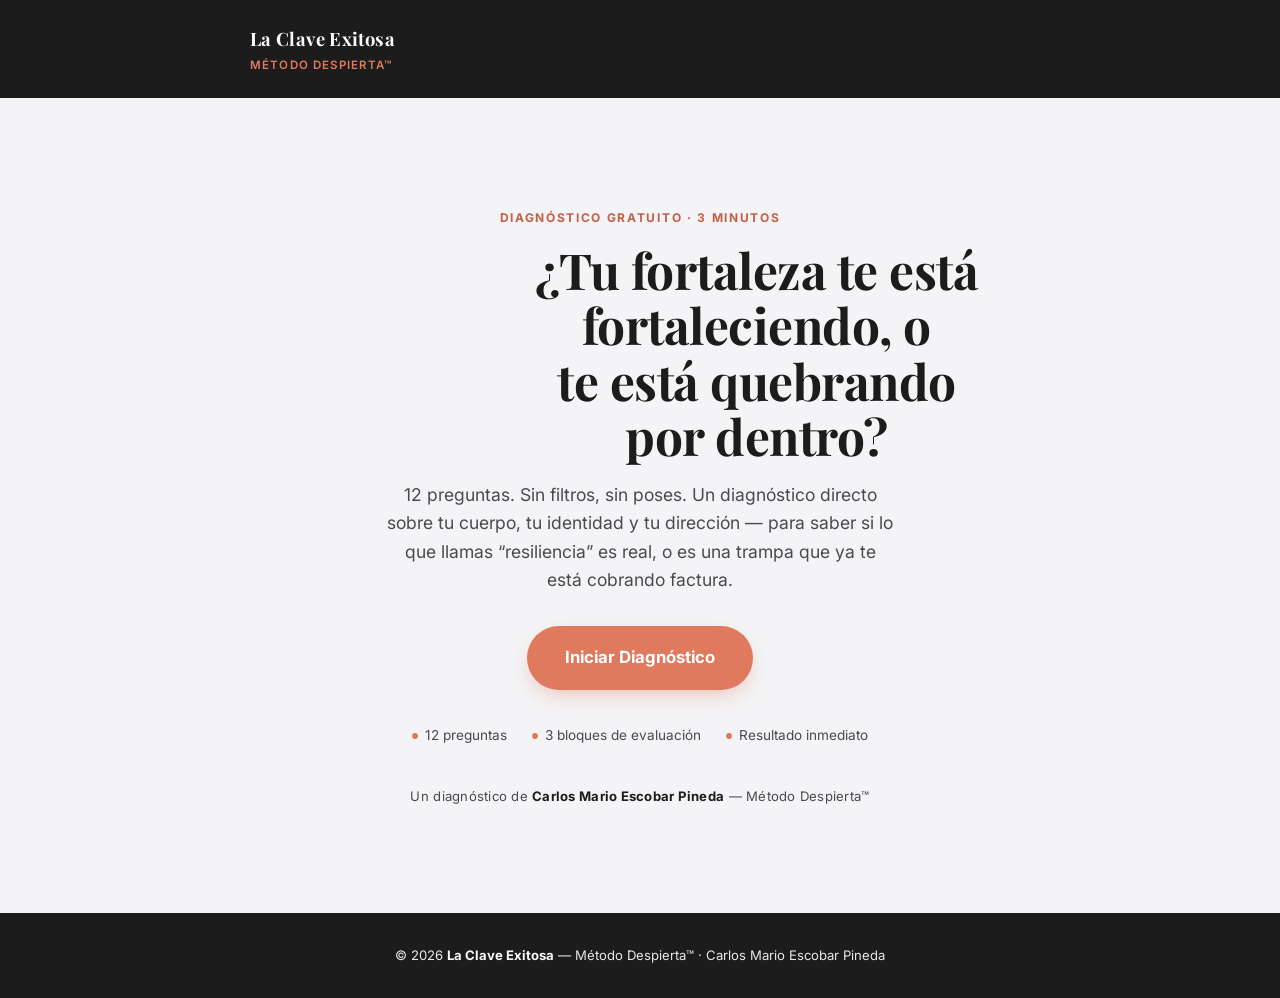
==== index.html @ 1bb0b6e6 "Crear diagnóstico interactivo "¿Fortaleza Real o Trampa?" Landing + quiz de 12 preguntas (3 bloques)" ====
<!DOCTYPE html>
<html lang="es">
<head>
  <meta charset="UTF-8">
  <meta name="viewport" content="width=device-width, initial-scale=1">
  <title>¿Fortaleza Real o Trampa? — Diagnóstico de Resiliencia | Método Despierta™</title>
  <meta name="description" content="Un diagnóstico de 12 preguntas para descubrir si tu fortaleza te está sosteniendo o te está quebrando por dentro. Método Despierta™, Carlos Mario Escobar Pineda.">
  <meta name="robots" content="index, follow">

  <link rel="preconnect" href="https://fonts.googleapis.com">
  <link rel="preconnect" href="https://fonts.gstatic.com" crossorigin>
  <link rel="stylesheet" href="https://fonts.googleapis.com/css2?family=Playfair+Display:wght@700;800&family=Inter:wght@400;500;600;700&display=swap">

  <link rel="icon" href="assets/favicon.svg" type="image/svg+xml">
  <link rel="stylesheet" href="styles.css?v=20260909">

  <meta property="og:title" content="¿Fortaleza Real o Trampa? — Diagnóstico de Resiliencia">
  <meta property="og:description" content="¿Tu fortaleza te está fortaleciendo, o te está quebrando por dentro? Descúbrelo en 3 minutos.">
  <meta property="og:type" content="website">
</head>
<body>
  <a class="skip-link" href="#main">Saltar al contenido</a>

  <header class="site-header">
    <div class="container">
      <div class="brand">
        <span class="brand-name">La Clave Exitosa</span>
        <span class="brand-method">Método Despierta™</span>
      </div>
    </div>
  </header>

  <div class="app">
    <main class="app-main" id="main">
      <div class="container">

        <!-- ============ PANTALLA 1: LANDING ============ -->
        <section class="screen landing" data-screen="landing">
          <p class="eyebrow">Diagnóstico gratuito · 3 minutos</p>
          <h1 class="landing-hook">¿Tu fortaleza te está fortaleciendo, o te está quebrando por dentro?</h1>
          <p class="landing-sub">12 preguntas. Sin filtros, sin poses. Un diagnóstico directo sobre tu cuerpo, tu identidad y tu dirección — para saber si lo que llamas “resiliencia” es real, o es una trampa que ya te está cobrando factura.</p>
          <button type="button" class="btn btn-primary btn-lg" data-action="start-quiz">Iniciar Diagnóstico</button>
          <div class="landing-meta">
            <span>12 preguntas</span>
            <span>3 bloques de evaluación</span>
            <span>Resultado inmediato</span>
          </div>
          <p class="landing-credit">Un diagnóstico de <strong>Carlos Mario Escobar Pineda</strong> — Método Despierta™</p>
          <noscript>
            <p style="margin-top:2rem;color:#C6482E;font-weight:600;">
              Este diagnóstico es interactivo y necesita JavaScript activado en tu navegador para funcionar.
            </p>
          </noscript>
        </section>

        <!-- ============ PANTALLA 2: QUIZ ============ -->
        <section class="screen card" data-screen="quiz" hidden>
          <div class="progress"><div class="progress-bar" data-progress-bar></div></div>
          <p class="quiz-block-label" data-quiz-block-label></p>
          <h2 class="quiz-question" data-quiz-question></h2>
          <div class="quiz-options" data-quiz-options></div>
          <div class="quiz-nav">
            <button type="button" class="quiz-back" data-action="quiz-back">← Anterior</button>
            <span class="quiz-counter" data-quiz-counter></span>
          </div>
        </section>

        <!-- ============ PANTALLA 3: RESULTADO GRATIS ============ -->
        <section class="screen card" data-screen="result" hidden>
          <p class="eyebrow" style="text-align:center;display:block;">Tu resultado</p>
          <div class="gauge-wrap">
            <svg class="gauge" viewBox="0 0 240 140" role="img" aria-label="Velocímetro de resultado">
              <path d="M 30 120 A 90 90 0 0 1 75 42.06" fill="none" stroke="#4C9A6E" stroke-width="18" stroke-linecap="round"/>
              <path d="M 75 42.06 A 90 90 0 0 1 165 42.06" fill="none" stroke="#E0A83E" stroke-width="18"/>
              <path d="M 165 42.06 A 90 90 0 0 1 210 120" fill="none" stroke="#C6482E" stroke-width="18" stroke-linecap="round"/>
              <circle cx="120" cy="120" r="8" fill="#1C1C1C"/>
              <line class="gauge-needle" data-gauge-needle x1="120" y1="120" x2="120" y2="40" stroke="#1C1C1C" stroke-width="4" stroke-linecap="round" style="transform:rotate(-90deg);"/>
            </svg>
            <span class="gauge-zone-label" data-result-zone-label></span>
            <p class="gauge-score"><span>Puntaje: </span><span data-result-score></span><span>/24</span></p>
          </div>
          <p class="result-frase" data-result-frase></p>

          <form class="lead-form" data-lead-form novalidate>
            <div class="field">
              <label for="f-nombre">Nombre</label>
              <input id="f-nombre" name="nombre" type="text" autocomplete="name" required>
            </div>
            <div class="field">
              <label for="f-email">Email</label>
              <input id="f-email" name="email" type="email" autocomplete="email" required>
            </div>
            <div class="field">
              <label for="f-whatsapp">WhatsApp</label>
              <input id="f-whatsapp" name="whatsapp" type="tel" autocomplete="tel" placeholder="+57 300 000 0000" required>
            </div>
            <button type="submit" class="btn btn-primary btn-block btn-lg" data-action="submit-lead">Ver mi diagnóstico completo</button>
            <p class="form-note">Tus datos se usan solo para enviarte tu diagnóstico. Sin spam.</p>
          </form>

          <div class="unlock-box" data-unlock-box hidden>
            <p class="unlock-title">Ya tenemos tu zona predominante.</p>
            <p class="unlock-sub">Pero un puntaje no te dice <em>por qué</em> estás ahí, ni qué hacer los próximos 7 días. Eso está en tu Mapa Completo de Reconfiguración.</p>
            <a class="btn btn-primary btn-lg" data-hotmart-reporte href="#" target="_self">Desbloquea tu Mapa Completo de Reconfiguración</a>
            <span class="unlock-price">Pago único de $19 USD · Acceso inmediato tras la compra</span>
          </div>
        </section>

      </div>
    </main>

    <footer class="site-footer">
      <div class="container">
        <p>© <span data-year></span> <strong>La Clave Exitosa</strong> — Método Despierta™ · Carlos Mario Escobar Pineda</p>
      </div>
    </footer>
  </div>

  <script defer src="lib/manifest.js"></script>
  <script defer src="main.js?v=20260909"></script>
</body>
</html>
---- styles.css ----
/* =============================================================
   1. Tokens
   ============================================================= */
:root {
  --carbon: #1C1C1C;
  --ash: #F4F4F6;
  --ash-2: #E8E8EB;
  --ink: #1C1C1C;
  --ink-soft: #4A4A4E;
  --cream: #FBFAF8;
  --terracota: #E07A5F;
  --terracota-dark: #C55F45;
  --verde: #4C9A6E;
  --amarilla: #E0A83E;
  --roja: #C6482E;

  --serif: "Playfair Display", "Cinzel", Georgia, serif;
  --sans: "Inter", -apple-system, BlinkMacSystemFont, "Segoe UI", sans-serif;

  --ease-out: cubic-bezier(0.16, 1, 0.3, 1);
  --ease-soft: cubic-bezier(0.25, 0.46, 0.45, 0.94);

  --radius: 14px;
  --radius-sm: 8px;
  --container: 780px;
}

/* =============================================================
   2. Reset & base
   ============================================================= */
*, *::before, *::after { box-sizing: border-box; margin: 0; }
html { -webkit-text-size-adjust: 100%; tab-size: 2; scroll-behavior: smooth; }
body {
  font-family: var(--sans);
  font-size: 16px;
  line-height: 1.6;
  color: var(--ink);
  background: var(--ash);
  -webkit-font-smoothing: antialiased;
  text-rendering: optimizeLegibility;
  overflow-x: clip;
  overscroll-behavior-y: none;
}
img, svg, video { display: block; max-width: 100%; }
button { font: inherit; color: inherit; cursor: pointer; border: 0; background: none; }
a { color: inherit; text-decoration: none; }
p { text-wrap: pretty; }
h1, h2, h3, h4 { font-family: var(--serif); text-wrap: balance; line-height: 1.12; letter-spacing: -0.01em; font-weight: 700; }
::selection { background: var(--terracota); color: var(--cream); }
[hidden] { display: none !important; }

:focus-visible {
  outline: 2px solid var(--terracota);
  outline-offset: 3px;
  border-radius: 4px;
}

.skip-link {
  position: fixed; top: -100px; left: 1rem;
  padding: .6rem 1rem; background: var(--carbon); color: var(--cream);
  z-index: 9999; border-radius: var(--radius-sm); font-weight: 600;
}
.skip-link:focus { top: 1rem; }

@media (prefers-reduced-motion: reduce) {
  html { scroll-behavior: auto; }
}

/* =============================================================
   3. Utilities
   ============================================================= */
.container {
  width: min(100% - 2.5rem, var(--container));
  margin-inline: auto;
}
.sr-only {
  position: absolute; width: 1px; height: 1px; padding: 0; margin: -1px;
  overflow: hidden; clip: rect(0,0,0,0); white-space: nowrap; border: 0;
}
.eyebrow {
  display: inline-block;
  font-family: var(--sans);
  font-size: 0.75rem;
  font-weight: 700;
  letter-spacing: 0.14em;
  text-transform: uppercase;
  color: var(--terracota-dark);
  margin-bottom: 0.9rem;
}

/* =============================================================
   4. Header / marca
   ============================================================= */
.site-header {
  background: var(--carbon);
  color: var(--cream);
  padding: 1.5rem 0;
}
.site-header .container {
  display: flex;
  align-items: center;
  justify-content: space-between;
  gap: 1rem;
}
.brand {
  display: flex;
  flex-direction: column;
  gap: 0.15rem;
}
.brand-name {
  font-family: var(--serif);
  font-size: 1.15rem;
  font-weight: 700;
  letter-spacing: 0.02em;
}
.brand-method {
  font-size: 0.72rem;
  letter-spacing: 0.1em;
  text-transform: uppercase;
  color: var(--terracota);
  font-weight: 600;
}

/* =============================================================
   5. Componentes
   ============================================================= */
.btn {
  display: inline-flex;
  align-items: center;
  justify-content: center;
  gap: 0.6rem;
  padding: 1rem 2rem;
  border-radius: 999px;
  font-weight: 700;
  font-size: 1rem;
  transition: transform 0.3s var(--ease-out), box-shadow 0.3s var(--ease-out), background 0.3s var(--ease-out);
  text-align: center;
}
.btn-primary {
  background: var(--terracota);
  color: #fff;
  box-shadow: 0 8px 24px -8px rgba(224, 122, 95, 0.55);
}
.btn-primary:hover { background: var(--terracota-dark); transform: translateY(-2px); box-shadow: 0 12px 28px -8px rgba(224, 122, 95, 0.6); }
.btn-primary:active { transform: translateY(0); }
.btn-primary:disabled { opacity: 0.5; cursor: not-allowed; transform: none; }
.btn-ghost {
  background: transparent;
  color: var(--ink);
  border: 1.5px solid var(--ink);
}
.btn-ghost:hover { background: var(--ink); color: var(--cream); }
.btn-block { width: 100%; }
.btn-lg { padding: 1.15rem 2.4rem; font-size: 1.05rem; }

.card {
  background: #fff;
  border-radius: var(--radius);
  padding: clamp(1.5rem, 4vw, 2.5rem);
  box-shadow: 0 2px 8px rgba(28,28,28,0.05), 0 12px 32px -12px rgba(28,28,28,0.08);
}

.progress {
  height: 6px;
  border-radius: 999px;
  background: var(--ash-2);
  overflow: hidden;
  margin-bottom: 2rem;
}
.progress-bar {
  height: 100%;
  background: var(--terracota);
  border-radius: 999px;
  transition: width 0.45s var(--ease-out);
  width: 0%;
}

/* =============================================================
   6. Pantallas (landing / quiz / resultado)
   ============================================================= */
.app {
  min-height: 100svh;
  display: flex;
  flex-direction: column;
}
.app-main {
  flex: 1;
  display: flex;
  align-items: center;
  padding-block: 2.5rem;
}
.screen {
  width: 100%;
  animation: screenIn 0.5s var(--ease-out);
}
@keyframes screenIn {
  from { opacity: 0; transform: translateY(14px); }
  to { opacity: 1; transform: translateY(0); }
}

/* --- Landing --- */
.landing {
  text-align: center;
}
.landing-hook {
  font-size: clamp(1.9rem, 5.5vw, 3.1rem);
  max-width: 16ch;
  margin-inline: auto 1.1rem;
  margin-bottom: 1.1rem;
}
.landing-sub {
  font-size: 1.1rem;
  color: var(--ink-soft);
  max-width: 46ch;
  margin: 0 auto 2rem;
}
.landing-meta {
  display: flex;
  flex-wrap: wrap;
  justify-content: center;
  gap: 0.6rem 1.6rem;
  margin-top: 2.2rem;
  font-size: 0.85rem;
  color: var(--ink-soft);
}
.landing-meta span { display: flex; align-items: center; gap: 0.4rem; }
.landing-meta span::before {
  content: "";
  width: 6px; height: 6px; border-radius: 50%;
  background: var(--terracota);
  display: inline-block;
}
.landing-credit {
  margin-top: 2.5rem;
  font-size: 0.82rem;
  color: var(--ink-soft);
  letter-spacing: 0.02em;
}
.landing-credit strong { color: var(--ink); }

/* --- Quiz --- */
.quiz-block-label {
  font-size: 0.8rem;
  font-weight: 700;
  letter-spacing: 0.08em;
  text-transform: uppercase;
  color: var(--terracota-dark);
  margin-bottom: 0.6rem;
}
.quiz-question {
  font-size: clamp(1.35rem, 3.4vw, 1.75rem);
  margin-bottom: 1.8rem;
}
.quiz-options {
  display: flex;
  flex-direction: column;
  gap: 0.8rem;
}
.quiz-option {
  display: block;
  width: 100%;
  text-align: left;
  padding: 1.05rem 1.3rem;
  border-radius: var(--radius-sm);
  border: 1.5px solid var(--ash-2);
  background: #fff;
  font-size: 1rem;
  line-height: 1.5;
  transition: border-color 0.25s var(--ease-out), background 0.25s var(--ease-out), transform 0.15s var(--ease-out);
}
.quiz-option:hover {
  border-color: var(--terracota);
  background: #FFF8F5;
}
.quiz-option:active { transform: scale(0.99); }
.quiz-option.is-selected {
  border-color: var(--terracota);
  background: #FFF1EB;
}
.quiz-nav {
  display: flex;
  justify-content: space-between;
  align-items: center;
  margin-top: 1.8rem;
}
.quiz-back {
  font-size: 0.9rem;
  font-weight: 600;
  color: var(--ink-soft);
  padding: 0.5rem 0.2rem;
}
.quiz-back:hover { color: var(--ink); }
.quiz-counter {
  font-size: 0.85rem;
  color: var(--ink-soft);
  font-weight: 600;
}

/* --- Velocímetro --- */
.gauge-wrap {
  text-align: center;
  margin-bottom: 1.6rem;
}
.gauge {
  width: 240px;
  max-width: 80vw;
  margin-inline: auto;
}
.gauge-needle {
  transform-origin: 120px 120px;
  transition: transform 1.1s var(--ease-soft);
}
.gauge-zone-label {
  display: inline-block;
  margin-top: 0.9rem;
  padding: 0.4rem 1.1rem;
  border-radius: 999px;
  font-weight: 700;
  font-size: 0.9rem;
  letter-spacing: 0.02em;
}
.gauge-score {
  font-family: var(--serif);
  font-size: 2.6rem;
  margin-top: 0.3rem;
}
.gauge-score span { font-size: 1.1rem; font-family: var(--sans); color: var(--ink-soft); font-weight: 500; }

.result-frase {
  text-align: center;
  font-size: 1.2rem;
  max-width: 42ch;
  margin: 0 auto 2.2rem;
  color: var(--ink-soft);
  font-style: italic;
}

/* --- Formulario de leads --- */
.lead-form {
  display: flex;
  flex-direction: column;
  gap: 1rem;
  margin-top: 1.6rem;
}
.field {
  display: flex;
  flex-direction: column;
  gap: 0.4rem;
}
.field label {
  font-size: 0.82rem;
  font-weight: 700;
  color: var(--ink-soft);
}
.field input {
  padding: 0.9rem 1.05rem;
  border-radius: var(--radius-sm);
  border: 1.5px solid var(--ash-2);
  font: inherit;
  font-size: 1rem;
  background: #fff;
  transition: border-color 0.2s var(--ease-out);
}
.field input:focus { border-color: var(--terracota); }
.form-note {
  font-size: 0.78rem;
  color: var(--ink-soft);
  text-align: center;
  margin-top: 0.3rem;
}

/* --- Unlock CTA --- */
.unlock-box {
  margin-top: 2rem;
  padding-top: 2rem;
  border-top: 1px solid var(--ash-2);
  text-align: center;
}
.unlock-title {
  font-size: 1.3rem;
  margin-bottom: 0.5rem;
}
.unlock-sub {
  color: var(--ink-soft);
  font-size: 0.95rem;
  margin-bottom: 1.3rem;
}
.unlock-price {
  display: block;
  font-size: 0.8rem;
  margin-top: 0.5rem;
  color: var(--ink-soft);
}

/* =============================================================
   7. Footer
   ============================================================= */
.site-footer {
  background: var(--carbon);
  color: var(--ash-2);
  padding: 2rem 0;
  font-size: 0.82rem;
  text-align: center;
}
.site-footer strong { color: var(--cream); }

/* =============================================================
   8. Reporte (gracias.html)
   ============================================================= */
.report-hero {
  background: var(--carbon);
  color: var(--cream);
  padding: clamp(2.5rem, 6vw, 4rem) 0;
  text-align: center;
}
.report-hero .eyebrow { color: var(--terracota); }
.report-hero h1 { font-size: clamp(2rem, 5vw, 2.8rem); max-width: 20ch; margin-inline: auto; }
.report-hero p { color: var(--ash-2); max-width: 46ch; margin: 1rem auto 0; }

.report-body { padding-block: clamp(2rem, 5vw, 3.5rem); }
.report-section { margin-bottom: 2.4rem; }
.report-section-head {
  display: flex;
  align-items: baseline;
  justify-content: space-between;
  gap: 1rem;
  flex-wrap: wrap;
  margin-bottom: 0.9rem;
}
.report-section-head h2 { font-size: 1.5rem; }
.zone-tag {
  display: inline-block;
  padding: 0.3rem 0.9rem;
  border-radius: 999px;
  font-size: 0.78rem;
  font-weight: 700;
  color: #fff;
  white-space: nowrap;
}
.report-text { color: var(--ink-soft); font-size: 1.02rem; }

.plan-table {
  display: flex;
  flex-direction: column;
  gap: 0.9rem;
}
.plan-day {
  display: grid;
  grid-template-columns: auto 1fr;
  gap: 0.3rem 1.2rem;
  padding: 1.1rem 1.3rem;
  background: var(--ash);
  border-radius: var(--radius-sm);
  border-left: 4px solid var(--terracota);
}
.plan-day-num {
  font-family: var(--serif);
  font-weight: 700;
  font-size: 1.1rem;
  grid-row: span 2;
  display: flex;
  align-items: center;
  color: var(--terracota-dark);
}
.plan-day-foco { font-weight: 700; }
.plan-day-accion { color: var(--ink-soft); font-size: 0.95rem; }

.protocol-steps {
  display: flex;
  flex-direction: column;
  gap: 1rem;
}
.protocol-step {
  padding: 1.2rem 1.4rem;
  border: 1.5px solid var(--ash-2);
  border-radius: var(--radius-sm);
}
.protocol-step h4 { font-family: var(--sans); font-size: 0.95rem; font-weight: 700; margin-bottom: 0.4rem; color: var(--terracota-dark); }
.protocol-step p { color: var(--ink-soft); font-size: 0.95rem; }

.report-cta {
  background: var(--carbon);
  color: var(--cream);
  border-radius: var(--radius);
  padding: clamp(1.8rem, 4vw, 2.6rem);
  text-align: center;
  margin-top: 2.6rem;
}
.report-cta h2 { color: var(--cream); font-size: 1.6rem; margin-bottom: 0.6rem; }
.report-cta p { color: var(--ash-2); max-width: 48ch; margin: 0 auto 1.4rem; }

.report-actions {
  display: flex;
  justify-content: center;
  gap: 0.8rem;
  flex-wrap: wrap;
  margin-top: 1.5rem;
}

.empty-state {
  text-align: center;
  padding: 4rem 0;
}
.empty-state h2 { margin-bottom: 1rem; }
.empty-state p { color: var(--ink-soft); margin-bottom: 1.6rem; }

/* Print styles for the report */
@media print {
  .site-header, .site-footer, .report-actions, .no-print { display: none !important; }
  body { background: #fff; }
  .report-hero { background: #fff; color: var(--ink); }
  .report-hero p { color: var(--ink-soft); }
  .report-cta { background: #fff; border: 2px solid var(--carbon); color: var(--ink); }
  .report-cta h2, .report-cta p { color: var(--ink); }
}

/* =============================================================
   9. Responsive
   ============================================================= */
@media (min-width: 540px) {
  .quiz-options { gap: 0.9rem; }
}
@media (min-width: 720px) {
  .card { padding: 3rem; }
}
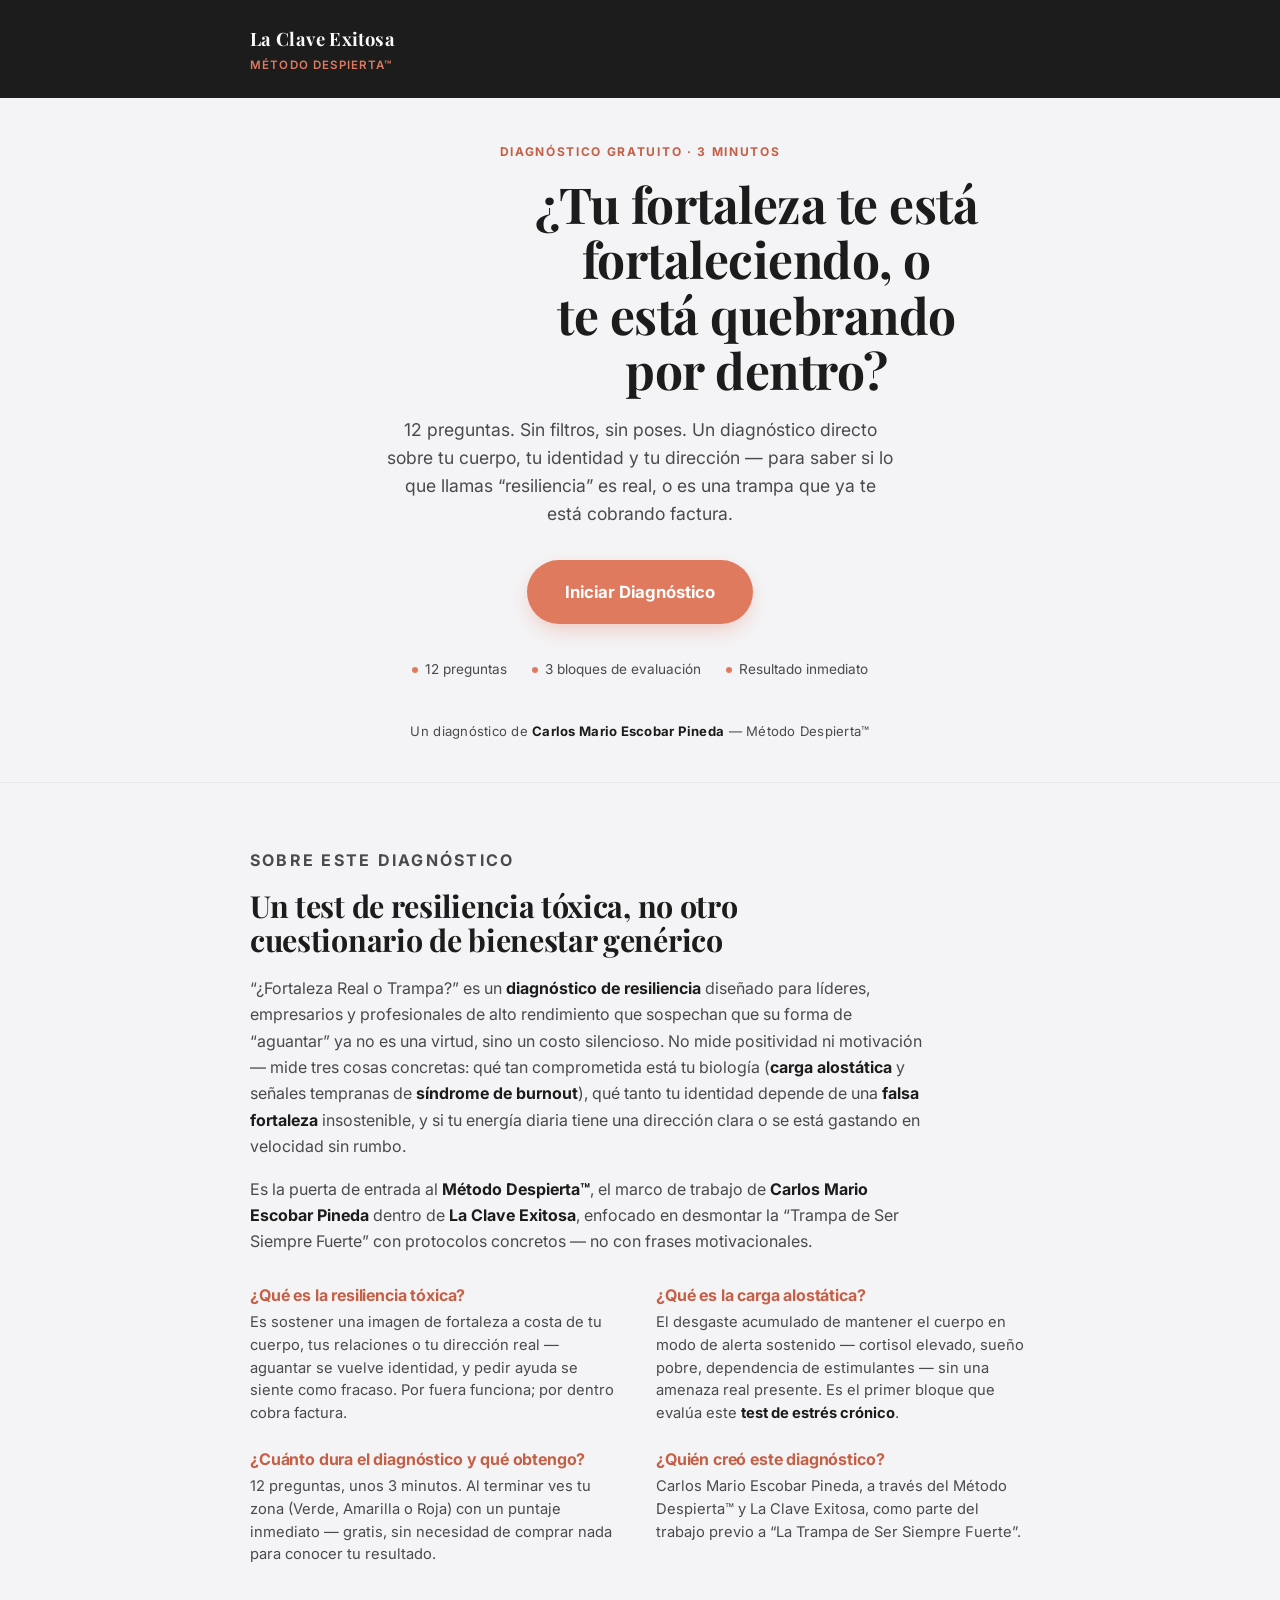
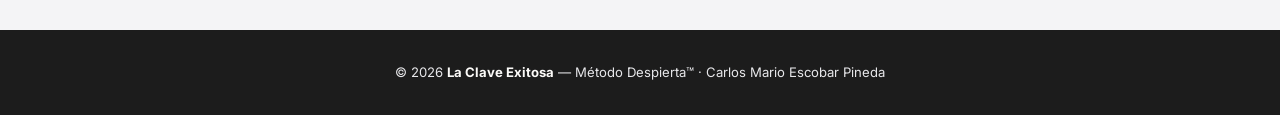
==== commit 175c0cbf: "Rediseñar favicon y agregar sección SEO con palabras clave Favicon: escudo con una grieta (terracota" ====
--- a/index.html
+++ b/index.html
@@ -3,20 +3,25 @@
 <head>
   <meta charset="UTF-8">
   <meta name="viewport" content="width=device-width, initial-scale=1">
-  <title>¿Fortaleza Real o Trampa? — Diagnóstico de Resiliencia | Método Despierta™</title>
-  <meta name="description" content="Un diagnóstico de 12 preguntas para descubrir si tu fortaleza te está sosteniendo o te está quebrando por dentro. Método Despierta™, Carlos Mario Escobar Pineda.">
+  <title>¿Fortaleza Real o Trampa? — Test de Resiliencia Tóxica | Método Despierta™</title>
+  <meta name="description" content="Diagnóstico gratuito de resiliencia tóxica y burnout en 12 preguntas: carga alostática, falsa fortaleza y dirección. Descubre si tu fortaleza te sostiene o te está quebrando por dentro. Método Despierta™, Carlos Mario Escobar Pineda.">
+  <meta name="keywords" content="diagnóstico de resiliencia, resiliencia tóxica, test de fortaleza mental, carga alostática, síndrome de burnout, agotamiento emocional, falsa fortaleza, la trampa de ser siempre fuerte, test de estrés crónico, Método Despierta, Carlos Mario Escobar Pineda, La Clave Exitosa, diagnóstico gratuito online">
   <meta name="robots" content="index, follow">
+  <link rel="canonical" href="https://diagnostico.laclavexitosa.com/">
 
   <link rel="preconnect" href="https://fonts.googleapis.com">
   <link rel="preconnect" href="https://fonts.gstatic.com" crossorigin>
   <link rel="stylesheet" href="https://fonts.googleapis.com/css2?family=Playfair+Display:wght@700;800&family=Inter:wght@400;500;600;700&display=swap">
 
   <link rel="icon" href="assets/favicon.svg" type="image/svg+xml">
-  <link rel="stylesheet" href="styles.css?v=20260909">
+  <link rel="apple-touch-icon" href="assets/apple-touch-icon.png">
+  <link rel="stylesheet" href="styles.css?v=20260917">
 
-  <meta property="og:title" content="¿Fortaleza Real o Trampa? — Diagnóstico de Resiliencia">
-  <meta property="og:description" content="¿Tu fortaleza te está fortaleciendo, o te está quebrando por dentro? Descúbrelo en 3 minutos.">
+  <meta property="og:title" content="¿Fortaleza Real o Trampa? — Test de Resiliencia Tóxica">
+  <meta property="og:description" content="¿Tu fortaleza te está fortaleciendo, o te está quebrando por dentro? Diagnóstico gratuito de 12 preguntas sobre carga alostática, falsa fortaleza y dirección. Descúbrelo en 3 minutos.">
   <meta property="og:type" content="website">
+  <meta property="og:url" content="https://diagnostico.laclavexitosa.com/">
+  <meta property="og:locale" content="es_CO">
 </head>
 <body>
   <a class="skip-link" href="#main">Saltar al contenido</a>
@@ -109,6 +114,34 @@
       </div>
     </main>
 
+    <section class="seo-section" id="sobre-el-diagnostico">
+      <div class="container">
+        <p class="eyebrow">Sobre este diagnóstico</p>
+        <h2>Un test de resiliencia tóxica, no otro cuestionario de bienestar genérico</h2>
+        <p>“¿Fortaleza Real o Trampa?” es un <strong>diagnóstico de resiliencia</strong> diseñado para líderes, empresarios y profesionales de alto rendimiento que sospechan que su forma de “aguantar” ya no es una virtud, sino un costo silencioso. No mide positividad ni motivación — mide tres cosas concretas: qué tan comprometida está tu biología (<strong>carga alostática</strong> y señales tempranas de <strong>síndrome de burnout</strong>), qué tanto tu identidad depende de una <strong>falsa fortaleza</strong> insostenible, y si tu energía diaria tiene una dirección clara o se está gastando en velocidad sin rumbo.</p>
+        <p>Es la puerta de entrada al <strong>Método Despierta™</strong>, el marco de trabajo de <strong>Carlos Mario Escobar Pineda</strong> dentro de <strong>La Clave Exitosa</strong>, enfocado en desmontar la “Trampa de Ser Siempre Fuerte” con protocolos concretos — no con frases motivacionales.</p>
+
+        <div class="faq-grid">
+          <div class="faq-item">
+            <h3>¿Qué es la resiliencia tóxica?</h3>
+            <p>Es sostener una imagen de fortaleza a costa de tu cuerpo, tus relaciones o tu dirección real — aguantar se vuelve identidad, y pedir ayuda se siente como fracaso. Por fuera funciona; por dentro cobra factura.</p>
+          </div>
+          <div class="faq-item">
+            <h3>¿Qué es la carga alostática?</h3>
+            <p>El desgaste acumulado de mantener el cuerpo en modo de alerta sostenido — cortisol elevado, sueño pobre, dependencia de estimulantes — sin una amenaza real presente. Es el primer bloque que evalúa este <strong>test de estrés crónico</strong>.</p>
+          </div>
+          <div class="faq-item">
+            <h3>¿Cuánto dura el diagnóstico y qué obtengo?</h3>
+            <p>12 preguntas, unos 3 minutos. Al terminar ves tu zona (Verde, Amarilla o Roja) con un puntaje inmediato — gratis, sin necesidad de comprar nada para conocer tu resultado.</p>
+          </div>
+          <div class="faq-item">
+            <h3>¿Quién creó este diagnóstico?</h3>
+            <p>Carlos Mario Escobar Pineda, a través del Método Despierta™ y La Clave Exitosa, como parte del trabajo previo a “La Trampa de Ser Siempre Fuerte”.</p>
+          </div>
+        </div>
+      </div>
+    </section>
+
     <footer class="site-footer">
       <div class="container">
         <p>© <span data-year></span> <strong>La Clave Exitosa</strong> — Método Despierta™ · Carlos Mario Escobar Pineda</p>
@@ -117,6 +150,6 @@
   </div>
 
   <script defer src="lib/manifest.js"></script>
-  <script defer src="main.js?v=20260909"></script>
+  <script defer src="main.js?v=20260917"></script>
 </body>
 </html>
--- a/styles.css
+++ b/styles.css
@@ -393,6 +393,46 @@
 }
 
 /* =============================================================
+   6.5 Sección SEO (index.html — contenido visible bajo el quiz)
+   ============================================================= */
+.seo-section {
+  padding-block: clamp(2.5rem, 6vw, 4rem);
+  border-top: 1px solid var(--ash-2);
+}
+.seo-section h2 {
+  font-size: clamp(1.4rem, 3.4vw, 1.9rem);
+  max-width: 32ch;
+  margin-bottom: 1.1rem;
+}
+.seo-section > .container > p {
+  color: var(--ink-soft);
+  max-width: 68ch;
+  margin-bottom: 1rem;
+  font-size: 1rem;
+  line-height: 1.65;
+}
+.seo-section strong { color: var(--ink); }
+
+.faq-grid {
+  display: grid;
+  grid-template-columns: 1fr;
+  gap: 1.2rem;
+  margin-top: 2rem;
+}
+.faq-item h3 {
+  font-family: var(--sans);
+  font-size: 1rem;
+  font-weight: 700;
+  color: var(--terracota-dark);
+  margin-bottom: 0.4rem;
+}
+.faq-item p {
+  color: var(--ink-soft);
+  font-size: 0.92rem;
+  line-height: 1.55;
+}
+
+/* =============================================================
    7. Footer
    ============================================================= */
 .site-footer {
@@ -522,4 +562,5 @@
 }
 @media (min-width: 720px) {
   .card { padding: 3rem; }
-}
+  .faq-grid { grid-template-columns: 1fr 1fr; gap: 1.6rem 2rem; }
+}
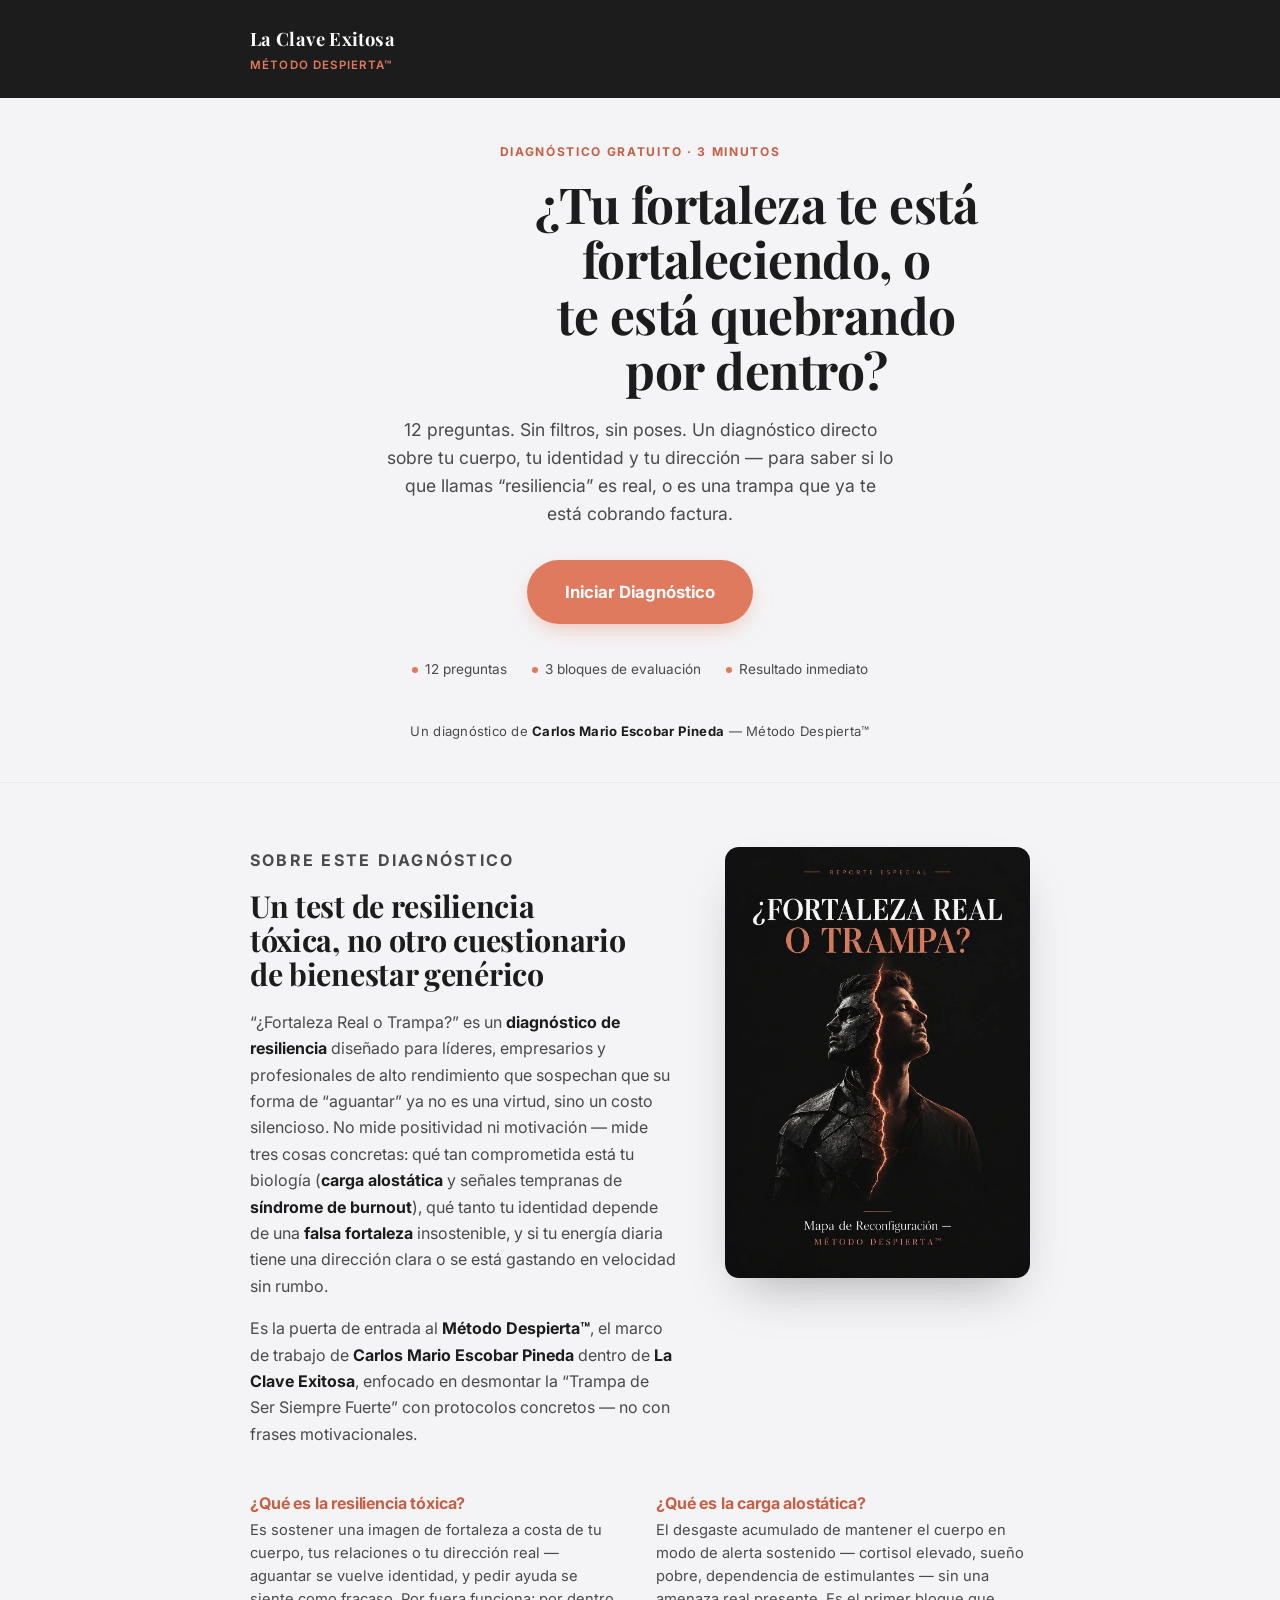
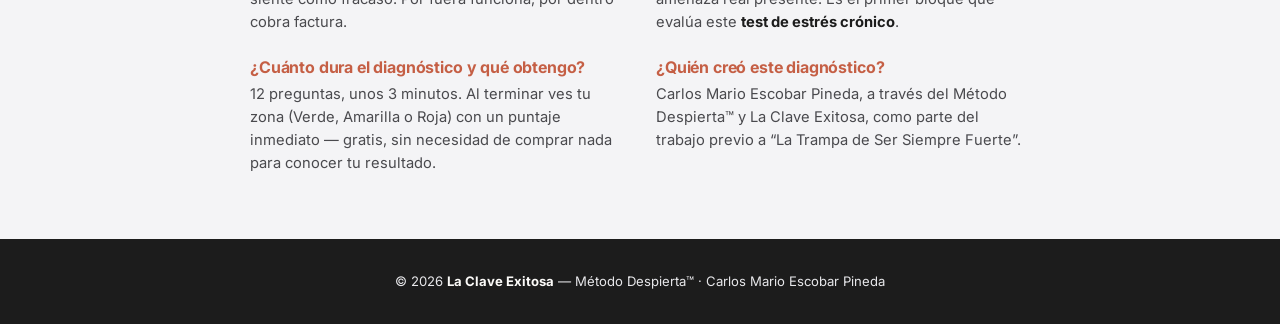
==== commit bfe9ce95: "Integrar la portada y la imagen de redes sociales - assets/report-cover.jpg (portada, comprimida de " ====
--- a/index.html
+++ b/index.html
@@ -15,13 +15,18 @@
 
   <link rel="icon" href="assets/favicon.svg" type="image/svg+xml">
   <link rel="apple-touch-icon" href="assets/apple-touch-icon.png">
-  <link rel="stylesheet" href="styles.css?v=20260917">
+  <link rel="stylesheet" href="styles.css?v=20260918">
 
   <meta property="og:title" content="¿Fortaleza Real o Trampa? — Test de Resiliencia Tóxica">
   <meta property="og:description" content="¿Tu fortaleza te está fortaleciendo, o te está quebrando por dentro? Diagnóstico gratuito de 12 preguntas sobre carga alostática, falsa fortaleza y dirección. Descúbrelo en 3 minutos.">
   <meta property="og:type" content="website">
   <meta property="og:url" content="https://diagnostico.laclavexitosa.com/">
   <meta property="og:locale" content="es_CO">
+  <meta property="og:image" content="https://diagnostico.laclavexitosa.com/assets/social-preview.jpg">
+  <meta property="og:image:width" content="900">
+  <meta property="og:image:height" content="900">
+  <meta name="twitter:card" content="summary_large_image">
+  <meta name="twitter:image" content="https://diagnostico.laclavexitosa.com/assets/social-preview.jpg">
 </head>
 <body>
   <a class="skip-link" href="#main">Saltar al contenido</a>
@@ -116,10 +121,17 @@
 
     <section class="seo-section" id="sobre-el-diagnostico">
       <div class="container">
-        <p class="eyebrow">Sobre este diagnóstico</p>
-        <h2>Un test de resiliencia tóxica, no otro cuestionario de bienestar genérico</h2>
-        <p>“¿Fortaleza Real o Trampa?” es un <strong>diagnóstico de resiliencia</strong> diseñado para líderes, empresarios y profesionales de alto rendimiento que sospechan que su forma de “aguantar” ya no es una virtud, sino un costo silencioso. No mide positividad ni motivación — mide tres cosas concretas: qué tan comprometida está tu biología (<strong>carga alostática</strong> y señales tempranas de <strong>síndrome de burnout</strong>), qué tanto tu identidad depende de una <strong>falsa fortaleza</strong> insostenible, y si tu energía diaria tiene una dirección clara o se está gastando en velocidad sin rumbo.</p>
-        <p>Es la puerta de entrada al <strong>Método Despierta™</strong>, el marco de trabajo de <strong>Carlos Mario Escobar Pineda</strong> dentro de <strong>La Clave Exitosa</strong>, enfocado en desmontar la “Trampa de Ser Siempre Fuerte” con protocolos concretos — no con frases motivacionales.</p>
+        <div class="seo-grid">
+          <div class="seo-content">
+            <p class="eyebrow">Sobre este diagnóstico</p>
+            <h2>Un test de resiliencia tóxica, no otro cuestionario de bienestar genérico</h2>
+            <p>“¿Fortaleza Real o Trampa?” es un <strong>diagnóstico de resiliencia</strong> diseñado para líderes, empresarios y profesionales de alto rendimiento que sospechan que su forma de “aguantar” ya no es una virtud, sino un costo silencioso. No mide positividad ni motivación — mide tres cosas concretas: qué tan comprometida está tu biología (<strong>carga alostática</strong> y señales tempranas de <strong>síndrome de burnout</strong>), qué tanto tu identidad depende de una <strong>falsa fortaleza</strong> insostenible, y si tu energía diaria tiene una dirección clara o se está gastando en velocidad sin rumbo.</p>
+            <p>Es la puerta de entrada al <strong>Método Despierta™</strong>, el marco de trabajo de <strong>Carlos Mario Escobar Pineda</strong> dentro de <strong>La Clave Exitosa</strong>, enfocado en desmontar la “Trampa de Ser Siempre Fuerte” con protocolos concretos — no con frases motivacionales.</p>
+          </div>
+          <figure class="seo-image">
+            <img src="assets/report-cover.webp" alt="Portada del reporte ¿Fortaleza Real o Trampa? — Mapa de Reconfiguración, Método Despierta™" loading="lazy" width="1055" height="1491">
+          </figure>
+        </div>
 
         <div class="faq-grid">
           <div class="faq-item">
@@ -150,6 +162,6 @@
   </div>
 
   <script defer src="lib/manifest.js"></script>
-  <script defer src="main.js?v=20260917"></script>
+  <script defer src="main.js?v=20260918"></script>
 </body>
 </html>
--- a/styles.css
+++ b/styles.css
@@ -404,7 +404,7 @@
   max-width: 32ch;
   margin-bottom: 1.1rem;
 }
-.seo-section > .container > p {
+.seo-content p {
   color: var(--ink-soft);
   max-width: 68ch;
   margin-bottom: 1rem;
@@ -412,6 +412,23 @@
   line-height: 1.65;
 }
 .seo-section strong { color: var(--ink); }
+
+.seo-grid {
+  display: grid;
+  grid-template-columns: 1fr;
+  gap: 2rem;
+  align-items: start;
+  margin-bottom: 1rem;
+}
+.seo-image img {
+  display: block;
+  width: 100%;
+  height: auto;
+  max-width: 320px;
+  margin-inline: auto;
+  border-radius: var(--radius);
+  box-shadow: 0 24px 48px -20px rgba(28, 28, 28, 0.35);
+}
 
 .faq-grid {
   display: grid;
@@ -564,3 +581,7 @@
   .card { padding: 3rem; }
   .faq-grid { grid-template-columns: 1fr 1fr; gap: 1.6rem 2rem; }
 }
+@media (min-width: 960px) {
+  .seo-grid { grid-template-columns: 1.4fr 1fr; gap: 3rem; }
+  .seo-image img { max-width: 100%; }
+}
